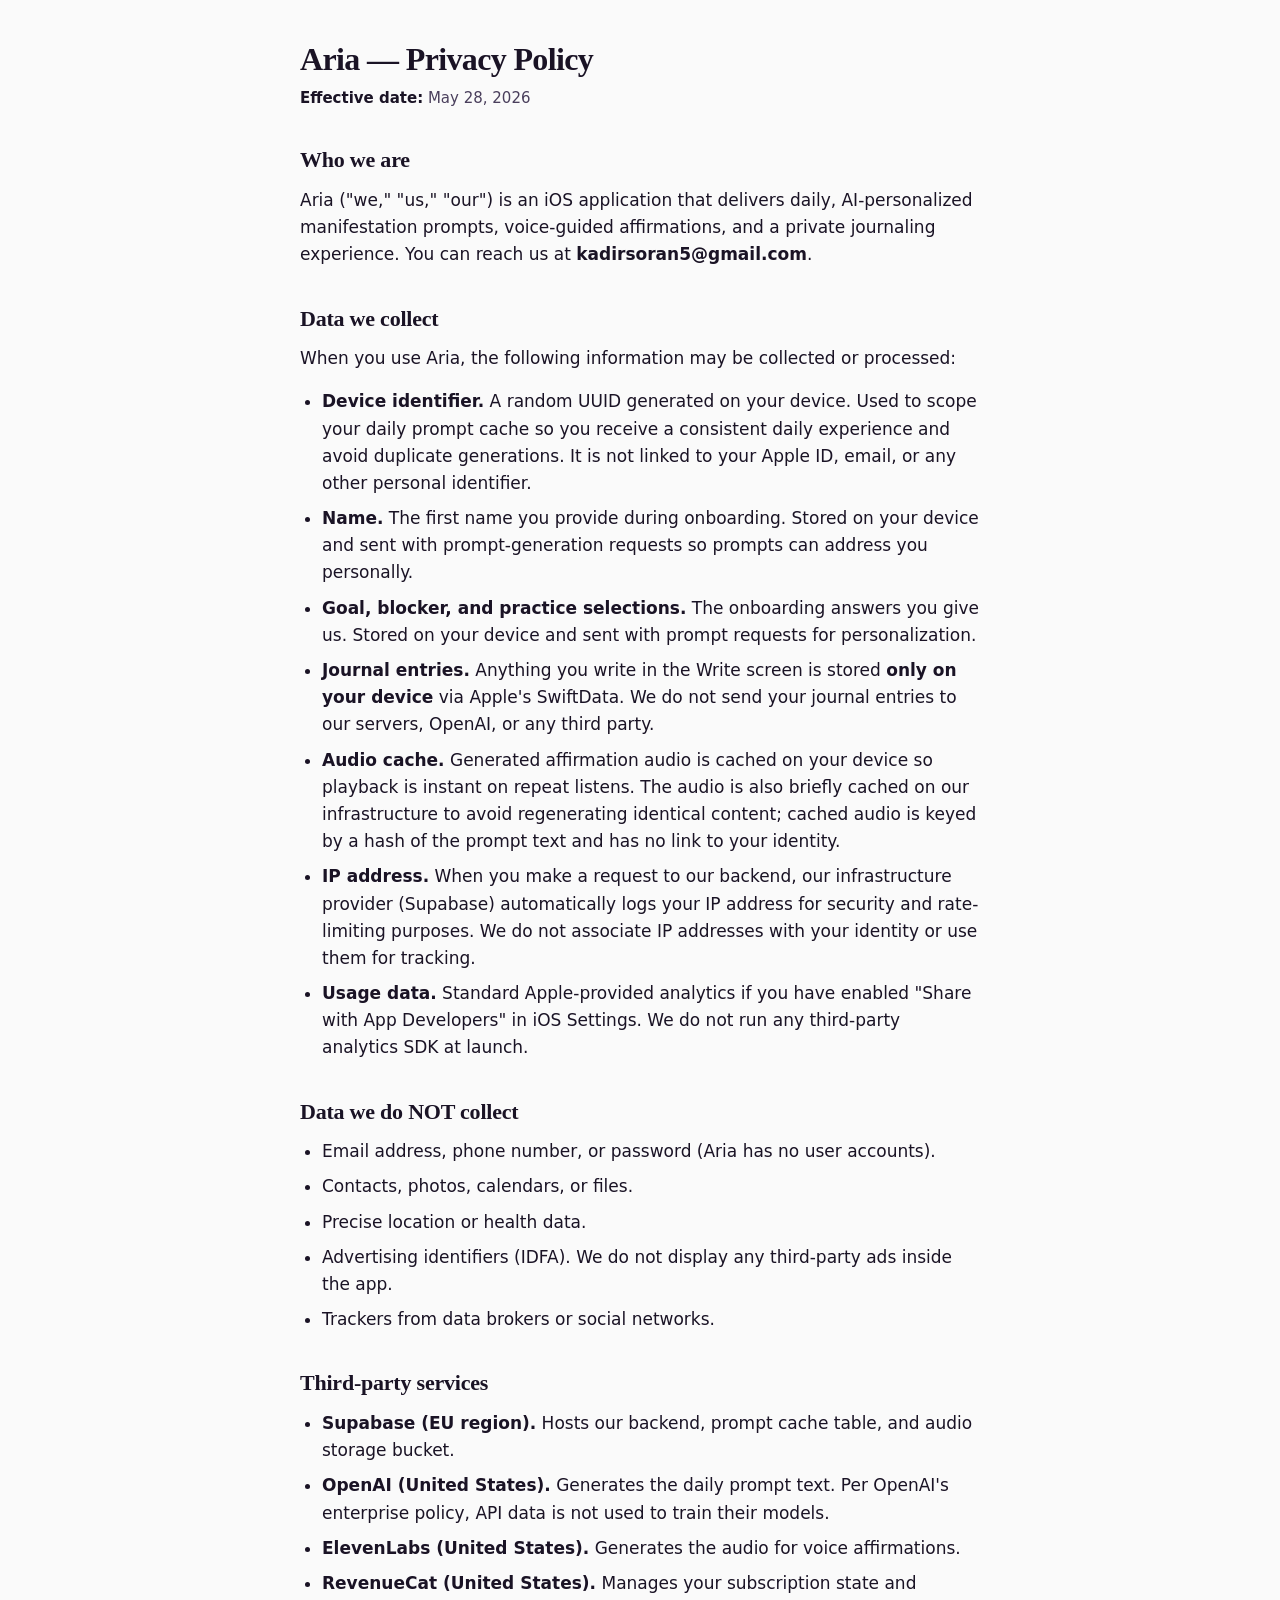
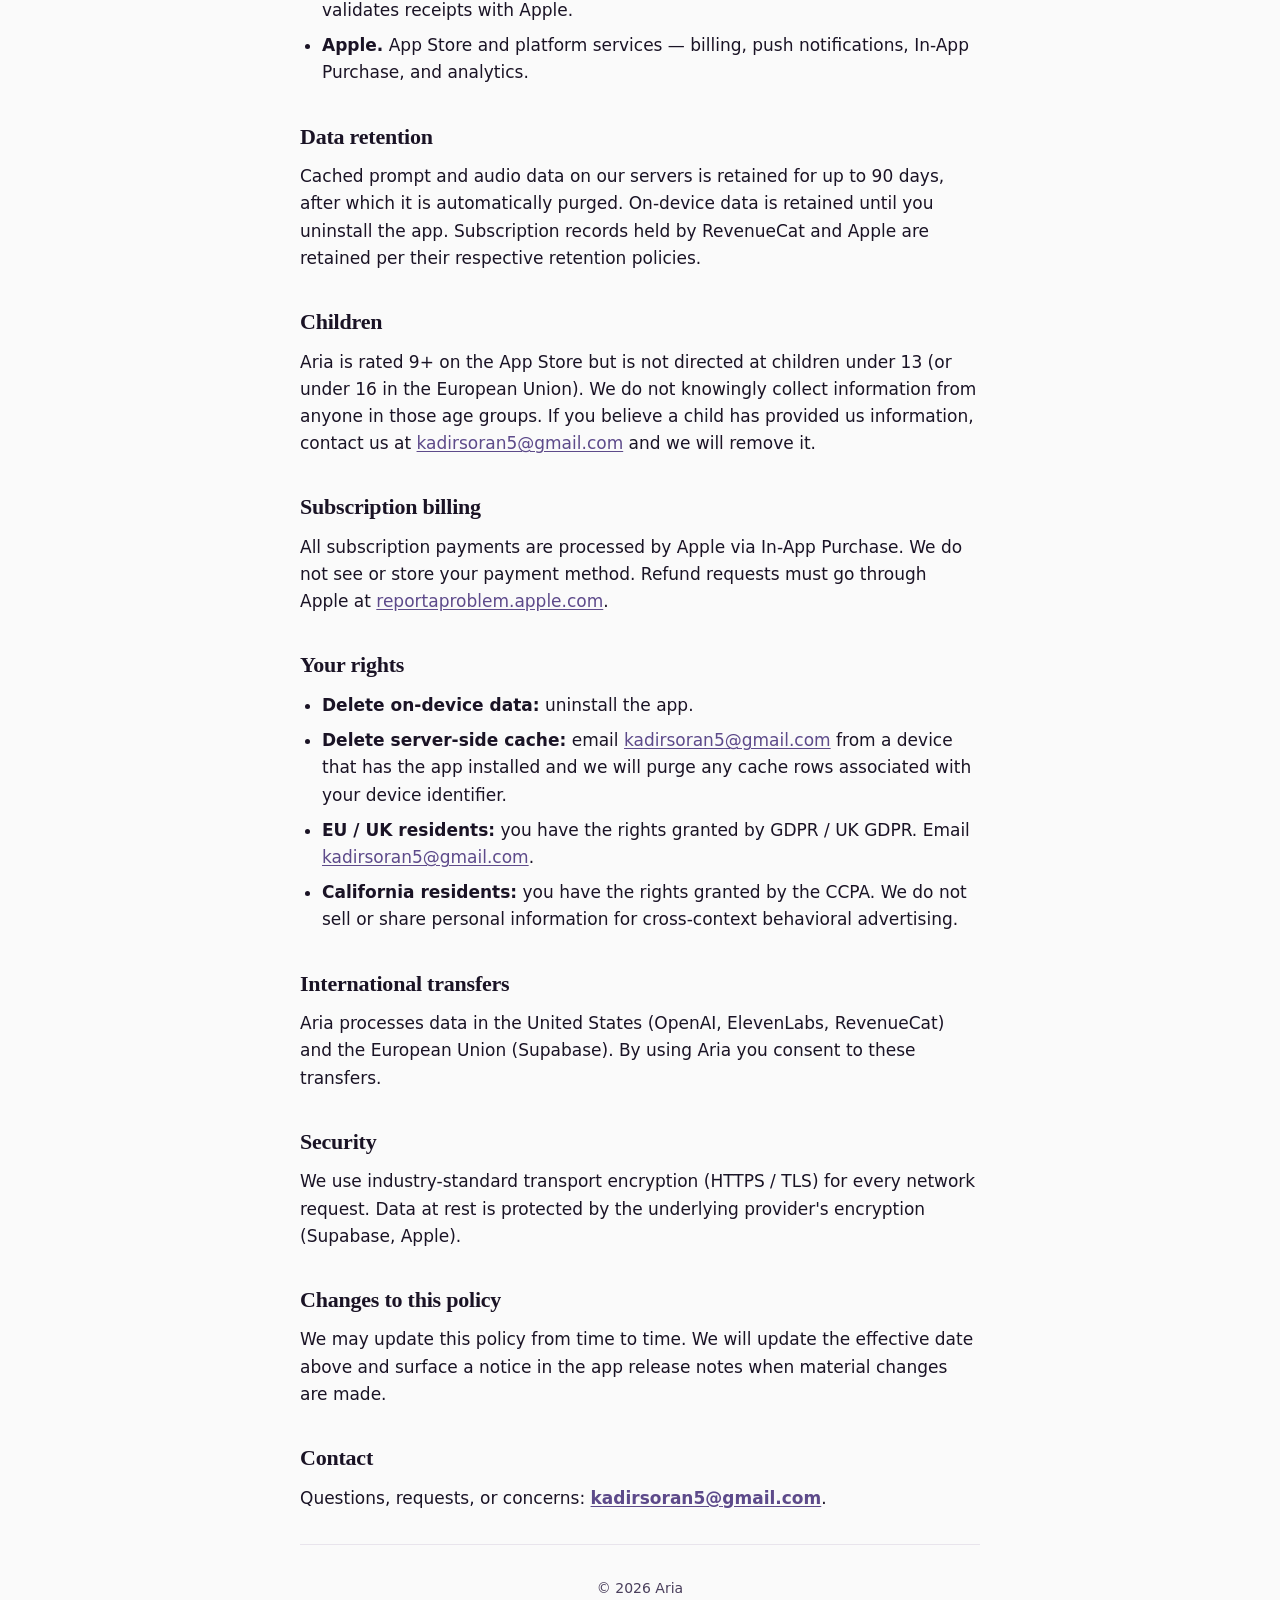
==== privacy.html @ 178a591b "Add privacy policy page for Aria application This file contains the complete privacy policy for the " ====
<!DOCTYPE html>
<html lang="en">
<head>
<meta charset="UTF-8">
<meta name="viewport" content="width=device-width, initial-scale=1.0">
<title>Aria — Privacy Policy</title>
<style>
  :root { --ink:#1a1325; --ink-soft:#4a3f5c; --paper:#fafafa; --rule:#e8e4ec; --link:#5d4a8a; }
  * { box-sizing:border-box; }
  body { margin:0; background:var(--paper); color:var(--ink); font-family:-apple-system,BlinkMacSystemFont,"SF Pro Text",system-ui,sans-serif; font-size:17px; line-height:1.6; padding:24px 20px 64px; }
  main { max-width:680px; margin:0 auto; }
  h1 { font-family:"New York","Times New Roman",Georgia,serif; font-weight:600; font-size:32px; line-height:1.2; margin:16px 0 8px; letter-spacing:-0.02em; }
  h2 { font-family:"New York","Times New Roman",Georgia,serif; font-weight:600; font-size:22px; line-height:1.3; margin:36px 0 12px; letter-spacing:-0.01em; }
  p, ul, ol { margin:0 0 16px; }
  ul, ol { padding-left:22px; }
  li { margin-bottom:8px; }
  strong { font-weight:600; color:var(--ink); }
  a { color:var(--link); text-decoration:underline; text-underline-offset:2px; }
  .effective { color:var(--ink-soft); font-size:15px; margin-bottom:8px; }
  hr { border:none; border-top:1px solid var(--rule); margin:32px 0; }
  @media (prefers-color-scheme:dark) {
    :root { --ink:#f0ebf5; --ink-soft:#b8b0c5; --paper:#14101c; --rule:#2a2335; --link:#b3a3e0; }
  }
</style>
</head>
<body>
<main>
<h1>Aria — Privacy Policy</h1>
<p class="effective"><strong>Effective date:</strong> May 28, 2026</p>
<h2>Who we are</h2>
<p>Aria ("we," "us," "our") is an iOS application that delivers daily, AI-personalized manifestation prompts, voice-guided affirmations, and a private journaling experience. You can reach us at <strong>kadirsoran5@gmail.com</strong>.</p>
<h2>Data we collect</h2>
<p>When you use Aria, the following information may be collected or processed:</p>
<ul>
<li><strong>Device identifier.</strong> A random UUID generated on your device. Used to scope your daily prompt cache so you receive a consistent daily experience and avoid duplicate generations. It is not linked to your Apple ID, email, or any other personal identifier.</li>
<li><strong>Name.</strong> The first name you provide during onboarding. Stored on your device and sent with prompt-generation requests so prompts can address you personally.</li>
<li><strong>Goal, blocker, and practice selections.</strong> The onboarding answers you give us. Stored on your device and sent with prompt requests for personalization.</li>
<li><strong>Journal entries.</strong> Anything you write in the Write screen is stored <strong>only on your device</strong> via Apple's SwiftData. We do not send your journal entries to our servers, OpenAI, or any third party.</li>
<li><strong>Audio cache.</strong> Generated affirmation audio is cached on your device so playback is instant on repeat listens. The audio is also briefly cached on our infrastructure to avoid regenerating identical content; cached audio is keyed by a hash of the prompt text and has no link to your identity.</li>
<li><strong>IP address.</strong> When you make a request to our backend, our infrastructure provider (Supabase) automatically logs your IP address for security and rate-limiting purposes. We do not associate IP addresses with your identity or use them for tracking.</li>
<li><strong>Usage data.</strong> Standard Apple-provided analytics if you have enabled "Share with App Developers" in iOS Settings. We do not run any third-party analytics SDK at launch.</li>
</ul>
<h2>Data we do NOT collect</h2>
<ul>
<li>Email address, phone number, or password (Aria has no user accounts).</li>
<li>Contacts, photos, calendars, or files.</li>
<li>Precise location or health data.</li>
<li>Advertising identifiers (IDFA). We do not display any third-party ads inside the app.</li>
<li>Trackers from data brokers or social networks.</li>
</ul>
<h2>Third-party services</h2>
<ul>
<li><strong>Supabase (EU region).</strong> Hosts our backend, prompt cache table, and audio storage bucket.</li>
<li><strong>OpenAI (United States).</strong> Generates the daily prompt text. Per OpenAI's enterprise policy, API data is not used to train their models.</li>
<li><strong>ElevenLabs (United States).</strong> Generates the audio for voice affirmations.</li>
<li><strong>RevenueCat (United States).</strong> Manages your subscription state and validates receipts with Apple.</li>
<li><strong>Apple.</strong> App Store and platform services — billing, push notifications, In-App Purchase, and analytics.</li>
</ul>
<h2>Data retention</h2>
<p>Cached prompt and audio data on our servers is retained for up to 90 days, after which it is automatically purged. On-device data is retained until you uninstall the app. Subscription records held by RevenueCat and Apple are retained per their respective retention policies.</p>
<h2>Children</h2>
<p>Aria is rated 9+ on the App Store but is not directed at children under 13 (or under 16 in the European Union). We do not knowingly collect information from anyone in those age groups. If you believe a child has provided us information, contact us at <a href="mailto:kadirsoran5@gmail.com">kadirsoran5@gmail.com</a> and we will remove it.</p>
<h2>Subscription billing</h2>
<p>All subscription payments are processed by Apple via In-App Purchase. We do not see or store your payment method. Refund requests must go through Apple at <a href="https://reportaproblem.apple.com">reportaproblem.apple.com</a>.</p>
<h2>Your rights</h2>
<ul>
<li><strong>Delete on-device data:</strong> uninstall the app.</li>
<li><strong>Delete server-side cache:</strong> email <a href="mailto:kadirsoran5@gmail.com">kadirsoran5@gmail.com</a> from a device that has the app installed and we will purge any cache rows associated with your device identifier.</li>
<li><strong>EU / UK residents:</strong> you have the rights granted by GDPR / UK GDPR. Email <a href="mailto:kadirsoran5@gmail.com">kadirsoran5@gmail.com</a>.</li>
<li><strong>California residents:</strong> you have the rights granted by the CCPA. We do not sell or share personal information for cross-context behavioral advertising.</li>
</ul>
<h2>International transfers</h2>
<p>Aria processes data in the United States (OpenAI, ElevenLabs, RevenueCat) and the European Union (Supabase). By using Aria you consent to these transfers.</p>
<h2>Security</h2>
<p>We use industry-standard transport encryption (HTTPS / TLS) for every network request. Data at rest is protected by the underlying provider's encryption (Supabase, Apple).</p>
<h2>Changes to this policy</h2>
<p>We may update this policy from time to time. We will update the effective date above and surface a notice in the app release notes when material changes are made.</p>
<h2>Contact</h2>
<p>Questions, requests, or concerns: <strong><a href="mailto:kadirsoran5@gmail.com">kadirsoran5@gmail.com</a></strong>.</p>
<hr>
<p style="color:var(--ink-soft); font-size:14px; text-align:center;">© 2026 Aria</p>
</main>
</body>
</html>
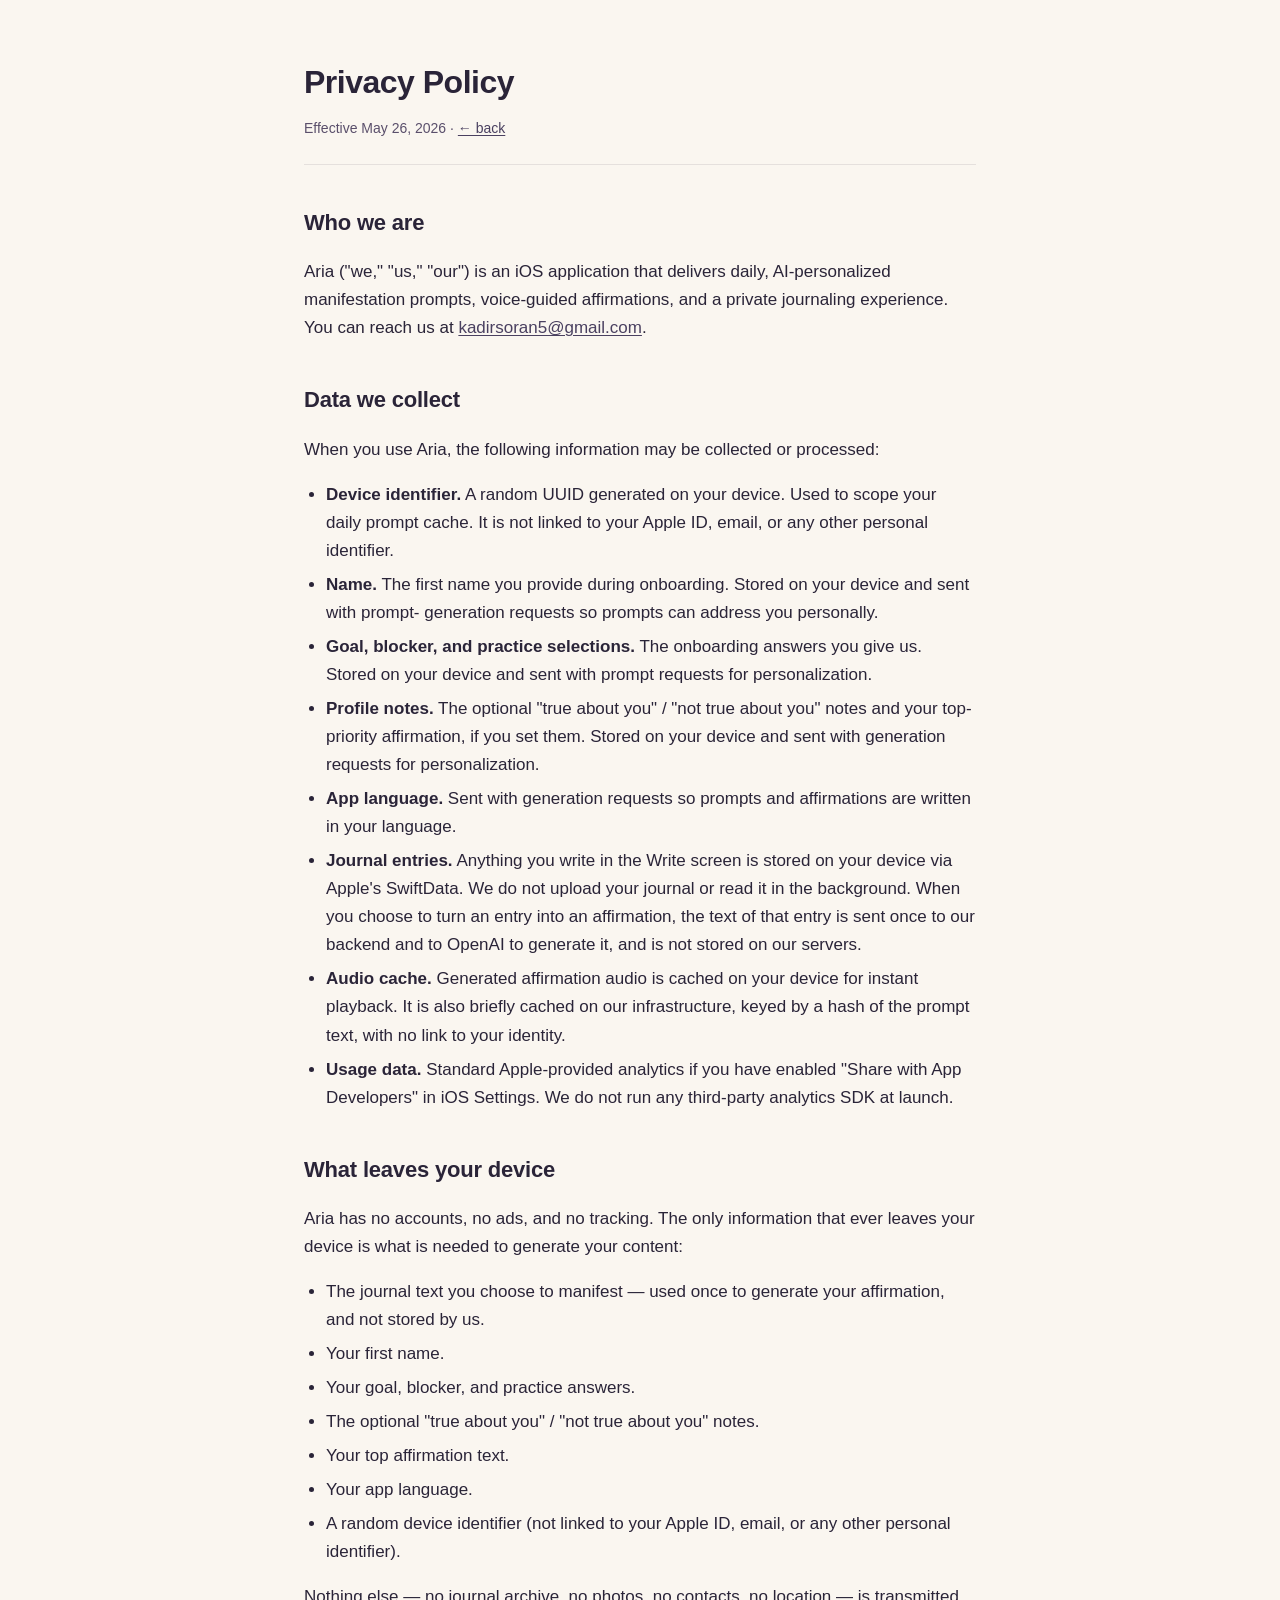
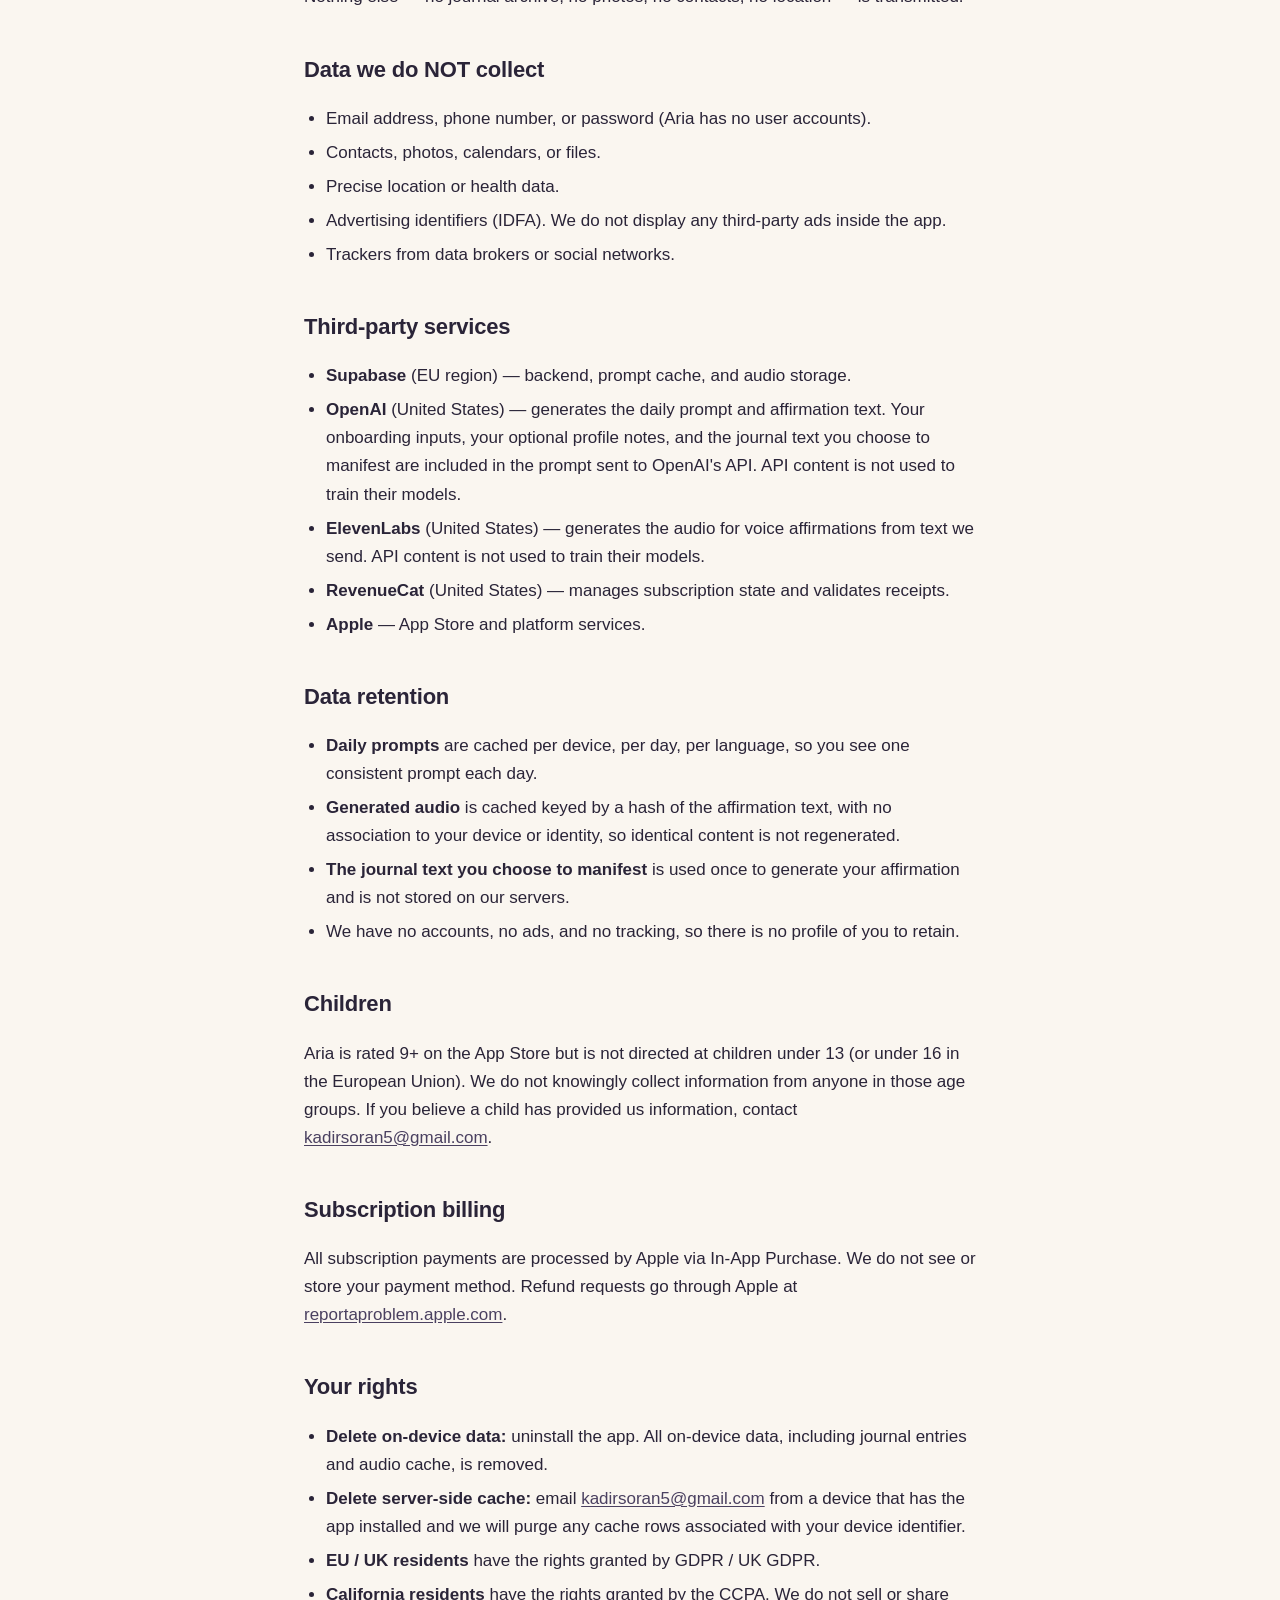
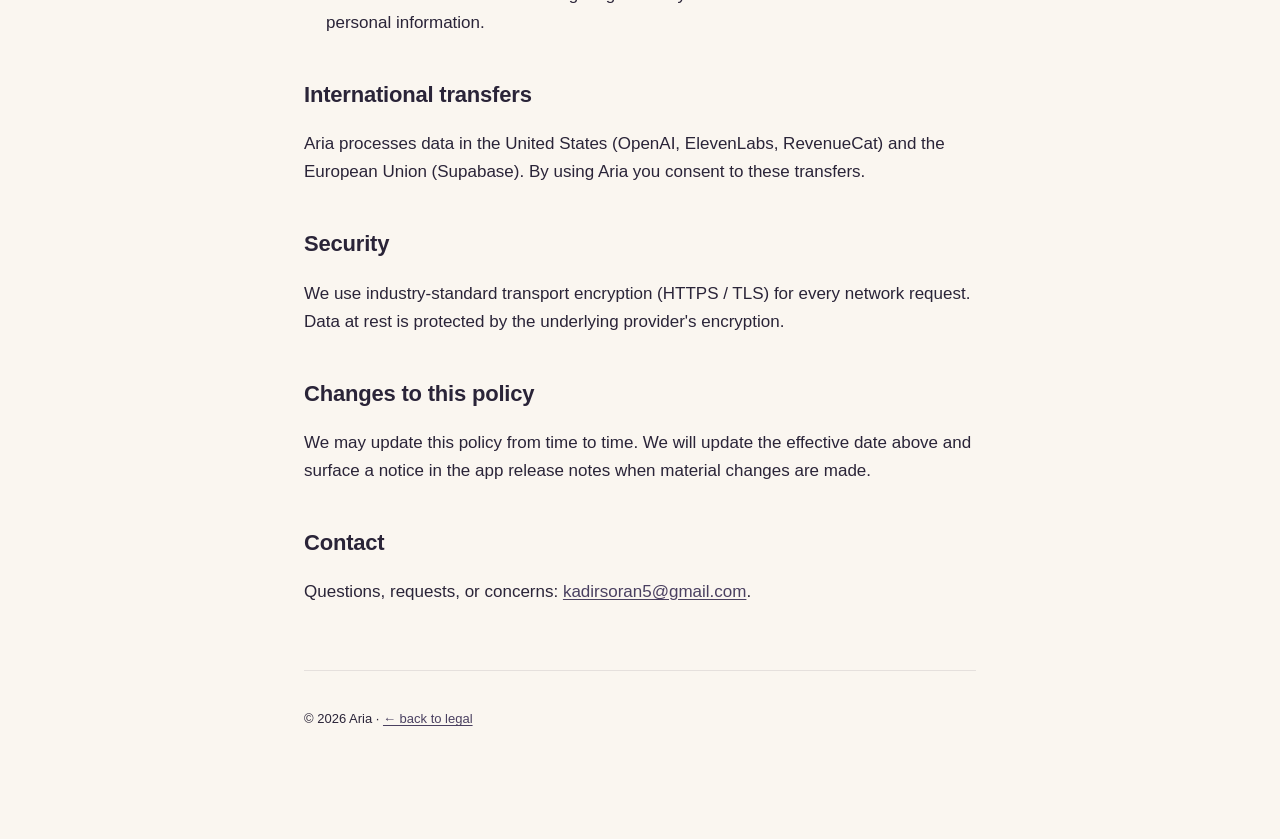
==== commit b7caadb4: "Review-compliance update: truthful data disclosures, jurisdiction, unified contact Co-Authored-By: C" ====
--- a/privacy.html
+++ b/privacy.html
@@ -1,84 +1,174 @@
 <!DOCTYPE html>
 <html lang="en">
 <head>
-<meta charset="UTF-8">
-<meta name="viewport" content="width=device-width, initial-scale=1.0">
-<title>Aria — Privacy Policy</title>
-<style>
-  :root { --ink:#1a1325; --ink-soft:#4a3f5c; --paper:#fafafa; --rule:#e8e4ec; --link:#5d4a8a; }
-  * { box-sizing:border-box; }
-  body { margin:0; background:var(--paper); color:var(--ink); font-family:-apple-system,BlinkMacSystemFont,"SF Pro Text",system-ui,sans-serif; font-size:17px; line-height:1.6; padding:24px 20px 64px; }
-  main { max-width:680px; margin:0 auto; }
-  h1 { font-family:"New York","Times New Roman",Georgia,serif; font-weight:600; font-size:32px; line-height:1.2; margin:16px 0 8px; letter-spacing:-0.02em; }
-  h2 { font-family:"New York","Times New Roman",Georgia,serif; font-weight:600; font-size:22px; line-height:1.3; margin:36px 0 12px; letter-spacing:-0.01em; }
-  p, ul, ol { margin:0 0 16px; }
-  ul, ol { padding-left:22px; }
-  li { margin-bottom:8px; }
-  strong { font-weight:600; color:var(--ink); }
-  a { color:var(--link); text-decoration:underline; text-underline-offset:2px; }
-  .effective { color:var(--ink-soft); font-size:15px; margin-bottom:8px; }
-  hr { border:none; border-top:1px solid var(--rule); margin:32px 0; }
-  @media (prefers-color-scheme:dark) {
-    :root { --ink:#f0ebf5; --ink-soft:#b8b0c5; --paper:#14101c; --rule:#2a2335; --link:#b3a3e0; }
-  }
-</style>
+    <meta charset="UTF-8" />
+    <meta name="viewport" content="width=device-width, initial-scale=1" />
+    <title>Aria — Privacy Policy</title>
+    <link rel="stylesheet" href="style.css" />
 </head>
 <body>
 <main>
-<h1>Aria — Privacy Policy</h1>
-<p class="effective"><strong>Effective date:</strong> May 28, 2026</p>
-<h2>Who we are</h2>
-<p>Aria ("we," "us," "our") is an iOS application that delivers daily, AI-personalized manifestation prompts, voice-guided affirmations, and a private journaling experience. You can reach us at <strong>kadirsoran5@gmail.com</strong>.</p>
-<h2>Data we collect</h2>
-<p>When you use Aria, the following information may be collected or processed:</p>
-<ul>
-<li><strong>Device identifier.</strong> A random UUID generated on your device. Used to scope your daily prompt cache so you receive a consistent daily experience and avoid duplicate generations. It is not linked to your Apple ID, email, or any other personal identifier.</li>
-<li><strong>Name.</strong> The first name you provide during onboarding. Stored on your device and sent with prompt-generation requests so prompts can address you personally.</li>
-<li><strong>Goal, blocker, and practice selections.</strong> The onboarding answers you give us. Stored on your device and sent with prompt requests for personalization.</li>
-<li><strong>Journal entries.</strong> Anything you write in the Write screen is stored <strong>only on your device</strong> via Apple's SwiftData. We do not send your journal entries to our servers, OpenAI, or any third party.</li>
-<li><strong>Audio cache.</strong> Generated affirmation audio is cached on your device so playback is instant on repeat listens. The audio is also briefly cached on our infrastructure to avoid regenerating identical content; cached audio is keyed by a hash of the prompt text and has no link to your identity.</li>
-<li><strong>IP address.</strong> When you make a request to our backend, our infrastructure provider (Supabase) automatically logs your IP address for security and rate-limiting purposes. We do not associate IP addresses with your identity or use them for tracking.</li>
-<li><strong>Usage data.</strong> Standard Apple-provided analytics if you have enabled "Share with App Developers" in iOS Settings. We do not run any third-party analytics SDK at launch.</li>
-</ul>
-<h2>Data we do NOT collect</h2>
-<ul>
-<li>Email address, phone number, or password (Aria has no user accounts).</li>
-<li>Contacts, photos, calendars, or files.</li>
-<li>Precise location or health data.</li>
-<li>Advertising identifiers (IDFA). We do not display any third-party ads inside the app.</li>
-<li>Trackers from data brokers or social networks.</li>
-</ul>
-<h2>Third-party services</h2>
-<ul>
-<li><strong>Supabase (EU region).</strong> Hosts our backend, prompt cache table, and audio storage bucket.</li>
-<li><strong>OpenAI (United States).</strong> Generates the daily prompt text. Per OpenAI's enterprise policy, API data is not used to train their models.</li>
-<li><strong>ElevenLabs (United States).</strong> Generates the audio for voice affirmations.</li>
-<li><strong>RevenueCat (United States).</strong> Manages your subscription state and validates receipts with Apple.</li>
-<li><strong>Apple.</strong> App Store and platform services — billing, push notifications, In-App Purchase, and analytics.</li>
-</ul>
-<h2>Data retention</h2>
-<p>Cached prompt and audio data on our servers is retained for up to 90 days, after which it is automatically purged. On-device data is retained until you uninstall the app. Subscription records held by RevenueCat and Apple are retained per their respective retention policies.</p>
-<h2>Children</h2>
-<p>Aria is rated 9+ on the App Store but is not directed at children under 13 (or under 16 in the European Union). We do not knowingly collect information from anyone in those age groups. If you believe a child has provided us information, contact us at <a href="mailto:kadirsoran5@gmail.com">kadirsoran5@gmail.com</a> and we will remove it.</p>
-<h2>Subscription billing</h2>
-<p>All subscription payments are processed by Apple via In-App Purchase. We do not see or store your payment method. Refund requests must go through Apple at <a href="https://reportaproblem.apple.com">reportaproblem.apple.com</a>.</p>
-<h2>Your rights</h2>
-<ul>
-<li><strong>Delete on-device data:</strong> uninstall the app.</li>
-<li><strong>Delete server-side cache:</strong> email <a href="mailto:kadirsoran5@gmail.com">kadirsoran5@gmail.com</a> from a device that has the app installed and we will purge any cache rows associated with your device identifier.</li>
-<li><strong>EU / UK residents:</strong> you have the rights granted by GDPR / UK GDPR. Email <a href="mailto:kadirsoran5@gmail.com">kadirsoran5@gmail.com</a>.</li>
-<li><strong>California residents:</strong> you have the rights granted by the CCPA. We do not sell or share personal information for cross-context behavioral advertising.</li>
-</ul>
-<h2>International transfers</h2>
-<p>Aria processes data in the United States (OpenAI, ElevenLabs, RevenueCat) and the European Union (Supabase). By using Aria you consent to these transfers.</p>
-<h2>Security</h2>
-<p>We use industry-standard transport encryption (HTTPS / TLS) for every network request. Data at rest is protected by the underlying provider's encryption (Supabase, Apple).</p>
-<h2>Changes to this policy</h2>
-<p>We may update this policy from time to time. We will update the effective date above and surface a notice in the app release notes when material changes are made.</p>
-<h2>Contact</h2>
-<p>Questions, requests, or concerns: <strong><a href="mailto:kadirsoran5@gmail.com">kadirsoran5@gmail.com</a></strong>.</p>
-<hr>
-<p style="color:var(--ink-soft); font-size:14px; text-align:center;">© 2026 Aria</p>
+    <header>
+        <h1>Privacy Policy</h1>
+        <p>Effective May 26, 2026 · <a href="index.html">← back</a></p>
+    </header>
+
+    <h2>Who we are</h2>
+    <p>Aria ("we," "us," "our") is an iOS application that delivers
+    daily, AI-personalized manifestation prompts, voice-guided
+    affirmations, and a private journaling experience. You can reach
+    us at <a href="mailto:kadirsoran5@gmail.com">kadirsoran5@gmail.com</a>.</p>
+
+    <h2>Data we collect</h2>
+    <p>When you use Aria, the following information may be collected
+    or processed:</p>
+    <ul>
+        <li><strong>Device identifier.</strong> A random UUID generated
+        on your device. Used to scope your daily prompt cache. It is
+        not linked to your Apple ID, email, or any other personal
+        identifier.</li>
+        <li><strong>Name.</strong> The first name you provide during
+        onboarding. Stored on your device and sent with prompt-
+        generation requests so prompts can address you personally.</li>
+        <li><strong>Goal, blocker, and practice selections.</strong>
+        The onboarding answers you give us. Stored on your device and
+        sent with prompt requests for personalization.</li>
+        <li><strong>Profile notes.</strong> The optional "true about
+        you" / "not true about you" notes and your top-priority
+        affirmation, if you set them. Stored on your device and sent
+        with generation requests for personalization.</li>
+        <li><strong>App language.</strong> Sent with generation
+        requests so prompts and affirmations are written in your
+        language.</li>
+        <li><strong>Journal entries.</strong> Anything you write in the
+        Write screen is stored on your device via Apple's SwiftData.
+        We do not upload your journal or read it in the background.
+        When you choose to turn an entry into an affirmation, the text
+        of that entry is sent once to our backend and to OpenAI to
+        generate it, and is not stored on our servers.</li>
+        <li><strong>Audio cache.</strong> Generated affirmation audio
+        is cached on your device for instant playback. It is also
+        briefly cached on our infrastructure, keyed by a hash of the
+        prompt text, with no link to your identity.</li>
+        <li><strong>Usage data.</strong> Standard Apple-provided
+        analytics if you have enabled "Share with App Developers" in
+        iOS Settings. We do not run any third-party analytics SDK at
+        launch.</li>
+    </ul>
+
+    <h2>What leaves your device</h2>
+    <p>Aria has no accounts, no ads, and no tracking. The only
+    information that ever leaves your device is what is needed to
+    generate your content:</p>
+    <ul>
+        <li>The journal text you choose to manifest — used once to
+        generate your affirmation, and not stored by us.</li>
+        <li>Your first name.</li>
+        <li>Your goal, blocker, and practice answers.</li>
+        <li>The optional "true about you" / "not true about you"
+        notes.</li>
+        <li>Your top affirmation text.</li>
+        <li>Your app language.</li>
+        <li>A random device identifier (not linked to your Apple ID,
+        email, or any other personal identifier).</li>
+    </ul>
+    <p>Nothing else — no journal archive, no photos, no contacts, no
+    location — is transmitted.</p>
+
+    <h2>Data we do NOT collect</h2>
+    <ul>
+        <li>Email address, phone number, or password (Aria has no user
+        accounts).</li>
+        <li>Contacts, photos, calendars, or files.</li>
+        <li>Precise location or health data.</li>
+        <li>Advertising identifiers (IDFA). We do not display any
+        third-party ads inside the app.</li>
+        <li>Trackers from data brokers or social networks.</li>
+    </ul>
+
+    <h2>Third-party services</h2>
+    <ul>
+        <li><strong>Supabase</strong> (EU region) — backend, prompt
+        cache, and audio storage.</li>
+        <li><strong>OpenAI</strong> (United States) — generates the
+        daily prompt and affirmation text. Your onboarding inputs,
+        your optional profile notes, and the journal text you choose
+        to manifest are included in the prompt sent to OpenAI's API.
+        API content is not used to train their models.</li>
+        <li><strong>ElevenLabs</strong> (United States) — generates
+        the audio for voice affirmations from text we send. API
+        content is not used to train their models.</li>
+        <li><strong>RevenueCat</strong> (United States) — manages
+        subscription state and validates receipts.</li>
+        <li><strong>Apple</strong> — App Store and platform services.</li>
+    </ul>
+
+    <h2>Data retention</h2>
+    <ul>
+        <li><strong>Daily prompts</strong> are cached per device, per
+        day, per language, so you see one consistent prompt each
+        day.</li>
+        <li><strong>Generated audio</strong> is cached keyed by a hash
+        of the affirmation text, with no association to your device or
+        identity, so identical content is not regenerated.</li>
+        <li><strong>The journal text you choose to manifest</strong> is
+        used once to generate your affirmation and is not stored on
+        our servers.</li>
+        <li>We have no accounts, no ads, and no tracking, so there is
+        no profile of you to retain.</li>
+    </ul>
+
+    <h2>Children</h2>
+    <p>Aria is rated 9+ on the App Store but is not directed at
+    children under 13 (or under 16 in the European Union). We do not
+    knowingly collect information from anyone in those age groups. If
+    you believe a child has provided us information, contact
+    <a href="mailto:kadirsoran5@gmail.com">kadirsoran5@gmail.com</a>.</p>
+
+    <h2>Subscription billing</h2>
+    <p>All subscription payments are processed by Apple via In-App
+    Purchase. We do not see or store your payment method. Refund
+    requests go through Apple at
+    <a href="https://reportaproblem.apple.com">reportaproblem.apple.com</a>.</p>
+
+    <h2>Your rights</h2>
+    <ul>
+        <li><strong>Delete on-device data:</strong> uninstall the app.
+        All on-device data, including journal entries and audio cache,
+        is removed.</li>
+        <li><strong>Delete server-side cache:</strong> email
+        <a href="mailto:kadirsoran5@gmail.com">kadirsoran5@gmail.com</a> from a
+        device that has the app installed and we will purge any cache
+        rows associated with your device identifier.</li>
+        <li><strong>EU / UK residents</strong> have the rights granted
+        by GDPR / UK GDPR.</li>
+        <li><strong>California residents</strong> have the rights
+        granted by the CCPA. We do not sell or share personal
+        information.</li>
+    </ul>
+
+    <h2>International transfers</h2>
+    <p>Aria processes data in the United States (OpenAI, ElevenLabs,
+    RevenueCat) and the European Union (Supabase). By using Aria you
+    consent to these transfers.</p>
+
+    <h2>Security</h2>
+    <p>We use industry-standard transport encryption (HTTPS / TLS)
+    for every network request. Data at rest is protected by the
+    underlying provider's encryption.</p>
+
+    <h2>Changes to this policy</h2>
+    <p>We may update this policy from time to time. We will update
+    the effective date above and surface a notice in the app release
+    notes when material changes are made.</p>
+
+    <h2>Contact</h2>
+    <p>Questions, requests, or concerns:
+    <a href="mailto:kadirsoran5@gmail.com">kadirsoran5@gmail.com</a>.</p>
+
+    <footer>
+        <p>© 2026 Aria · <a href="index.html">← back to legal</a></p>
+    </footer>
 </main>
 </body>
 </html>
--- a/style.css
+++ b/style.css
@@ -0,0 +1,135 @@
+:root {
+    --ink: #2A2438;
+    --ink-soft: #5A4F6B;
+    --bg: #FAF6F0;
+    --rule: rgba(42, 36, 56, 0.10);
+    --link: #4A4060;
+}
+
+* { box-sizing: border-box; }
+
+html, body {
+    margin: 0;
+    padding: 0;
+    background: var(--bg);
+    color: var(--ink);
+    font-family: -apple-system, BlinkMacSystemFont, "Segoe UI", Roboto, Helvetica, Arial, sans-serif;
+    font-size: 17px;
+    line-height: 1.65;
+    -webkit-font-smoothing: antialiased;
+    -moz-osx-font-smoothing: grayscale;
+}
+
+main {
+    max-width: 720px;
+    margin: 0 auto;
+    padding: 56px 24px 96px;
+}
+
+header {
+    border-bottom: 1px solid var(--rule);
+    padding-bottom: 24px;
+    margin-bottom: 32px;
+}
+
+header h1 {
+    margin: 0;
+    font-size: 32px;
+    letter-spacing: -0.5px;
+}
+
+header p {
+    color: var(--ink-soft);
+    margin: 8px 0 0;
+    font-size: 14px;
+}
+
+h1, h2, h3 {
+    color: var(--ink);
+    letter-spacing: -0.2px;
+}
+
+h2 {
+    margin-top: 40px;
+    margin-bottom: 12px;
+    font-size: 22px;
+}
+
+h3 {
+    margin-top: 28px;
+    margin-bottom: 8px;
+    font-size: 17px;
+}
+
+p, li {
+    color: var(--ink);
+}
+
+ul, ol {
+    padding-left: 22px;
+}
+
+li {
+    margin-bottom: 6px;
+}
+
+strong {
+    font-weight: 600;
+}
+
+a {
+    color: var(--link);
+    text-decoration: underline;
+    text-underline-offset: 2px;
+}
+
+a:hover { opacity: 0.7; }
+
+hr {
+    border: none;
+    height: 1px;
+    background: var(--rule);
+    margin: 32px 0;
+}
+
+footer {
+    margin-top: 64px;
+    padding-top: 24px;
+    border-top: 1px solid var(--rule);
+    color: var(--ink-soft);
+    font-size: 13px;
+}
+
+.cards {
+    display: grid;
+    grid-template-columns: 1fr 1fr;
+    gap: 16px;
+    margin-top: 32px;
+}
+
+.card {
+    display: block;
+    padding: 20px 22px;
+    background: #fff;
+    border: 1px solid var(--rule);
+    border-radius: 14px;
+    text-decoration: none;
+    color: var(--ink);
+}
+
+.card h2 {
+    margin: 0 0 4px;
+    font-size: 17px;
+}
+
+.card p {
+    margin: 0;
+    color: var(--ink-soft);
+    font-size: 14px;
+}
+
+@media (max-width: 540px) {
+    .cards { grid-template-columns: 1fr; }
+    main { padding: 36px 20px 80px; }
+    header h1 { font-size: 26px; }
+}
